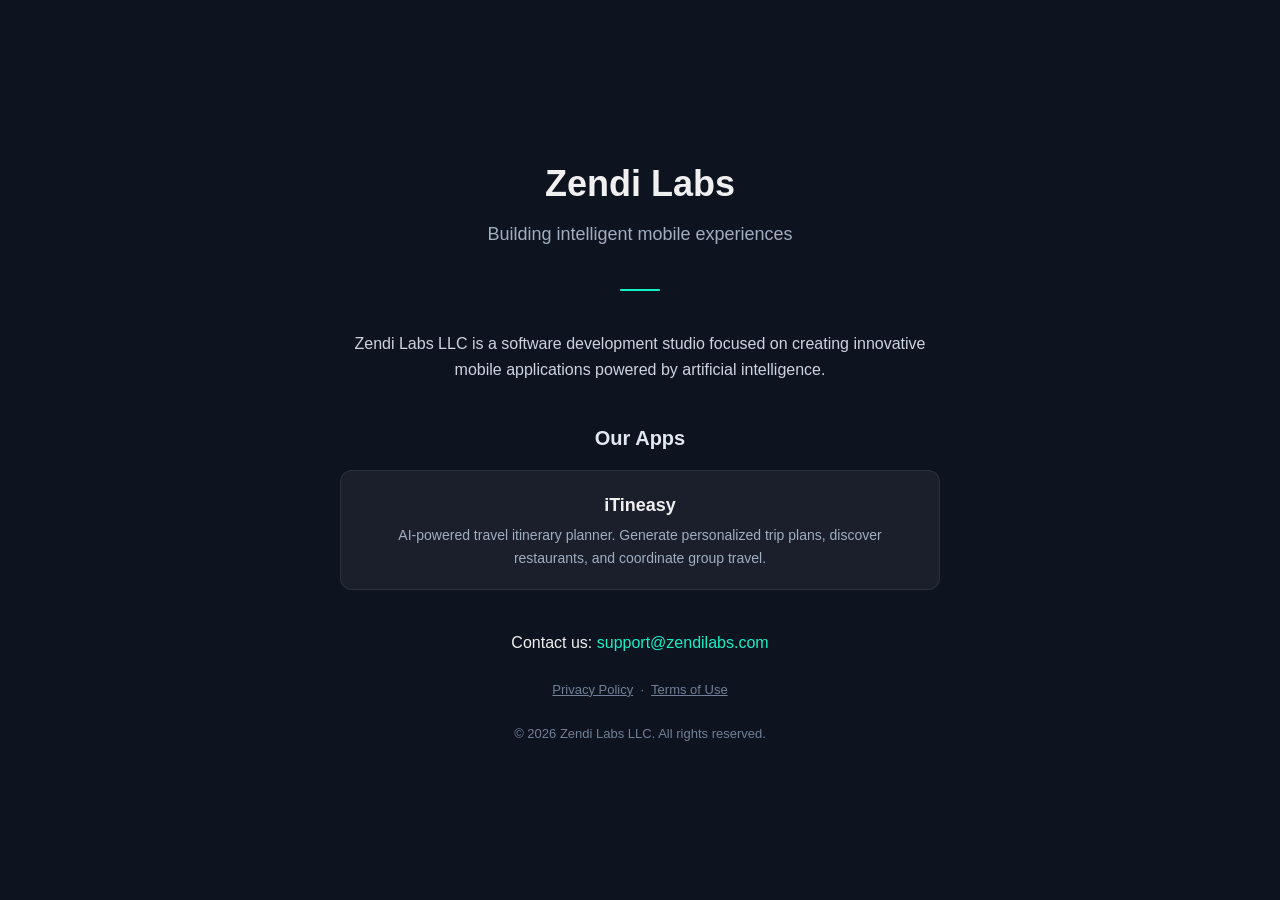
==== index.html @ 3725c833 "Initial landing page" ====
<!DOCTYPE html>
<html lang="en">
<head>
  <meta charset="UTF-8">
  <meta name="viewport" content="width=device-width, initial-scale=1.0">
  <title>Zendi Labs LLC</title>
  <style>
    * { margin: 0; padding: 0; box-sizing: border-box; }
    body {
      font-family: -apple-system, BlinkMacSystemFont, 'Segoe UI', Roboto, sans-serif;
      background: #0E1320;
      color: #F0F0F0;
      min-height: 100vh;
      display: flex;
      flex-direction: column;
      align-items: center;
      justify-content: center;
      padding: 24px;
      line-height: 1.6;
    }
    .container {
      max-width: 600px;
      text-align: center;
    }
    h1 {
      font-size: 36px;
      font-weight: 700;
      margin-bottom: 8px;
    }
    .tagline {
      font-size: 18px;
      color: #A0AEC0;
      margin-bottom: 40px;
    }
    .about {
      font-size: 16px;
      color: #CBD5E0;
      margin-bottom: 40px;
    }
    .apps {
      margin-bottom: 40px;
    }
    .apps h2 {
      font-size: 20px;
      margin-bottom: 16px;
      color: #E2E8F0;
    }
    .app-card {
      background: rgba(255, 255, 255, 0.05);
      border: 1px solid rgba(255, 255, 255, 0.08);
      border-radius: 12px;
      padding: 20px;
      margin-bottom: 12px;
    }
    .app-card h3 {
      font-size: 18px;
      margin-bottom: 4px;
    }
    .app-card p {
      font-size: 14px;
      color: #A0AEC0;
    }
    .contact {
      margin-bottom: 24px;
    }
    .contact a {
      color: #14F1C6;
      text-decoration: none;
    }
    .contact a:hover {
      text-decoration: underline;
    }
    .legal {
      font-size: 13px;
      color: #718096;
    }
    .legal a {
      color: #718096;
      text-decoration: underline;
    }
    .legal a:hover {
      color: #A0AEC0;
    }
    .divider {
      width: 40px;
      height: 2px;
      background: #14F1C6;
      margin: 0 auto 40px;
      border-radius: 1px;
    }
  </style>
</head>
<body>
  <div class="container">
    <h1>Zendi Labs</h1>
    <p class="tagline">Building intelligent mobile experiences</p>
    <div class="divider"></div>

    <p class="about">
      Zendi Labs LLC is a software development studio focused on creating innovative mobile applications powered by artificial intelligence.
    </p>

    <div class="apps">
      <h2>Our Apps</h2>
      <div class="app-card">
        <h3>iTineasy</h3>
        <p>AI-powered travel itinerary planner. Generate personalized trip plans, discover restaurants, and coordinate group travel.</p>
      </div>
    </div>

    <div class="contact">
      <p>Contact us: <a href="mailto:support@zendilabs.com">support@zendilabs.com</a></p>
    </div>

    <div class="legal">
      <a href="https://mannyned.github.io/itineasy-privacy/privacy-policy.html">Privacy Policy</a>
      &nbsp;&middot;&nbsp;
      <a href="https://mannyned.github.io/itineasy-privacy/terms-of-use.html">Terms of Use</a>
    </div>

    <p class="legal" style="margin-top: 24px;">&copy; 2026 Zendi Labs LLC. All rights reserved.</p>
  </div>
</body>
</html>
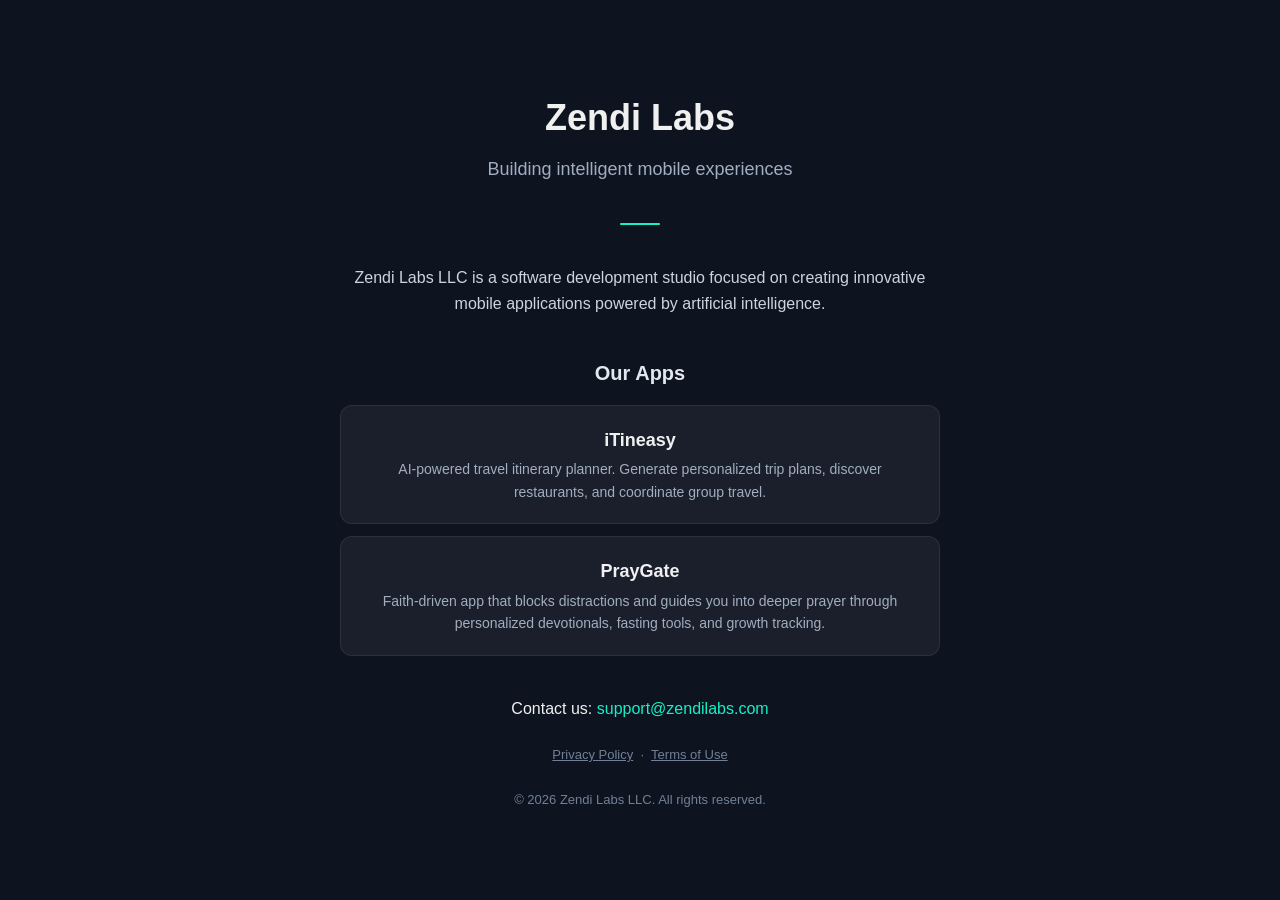
==== commit 4e0bd810: "feat: add PrayGate to Our Apps section Co-Authored-By: Claude Opus 4.6 <noreply@anthropic.com>" ====
--- a/index.html
+++ b/index.html
@@ -106,6 +106,10 @@
         <h3>iTineasy</h3>
         <p>AI-powered travel itinerary planner. Generate personalized trip plans, discover restaurants, and coordinate group travel.</p>
       </div>
+      <div class="app-card">
+        <h3>PrayGate</h3>
+        <p>Faith-driven app that blocks distractions and guides you into deeper prayer through personalized devotionals, fasting tools, and growth tracking.</p>
+      </div>
     </div>
 
     <div class="contact">
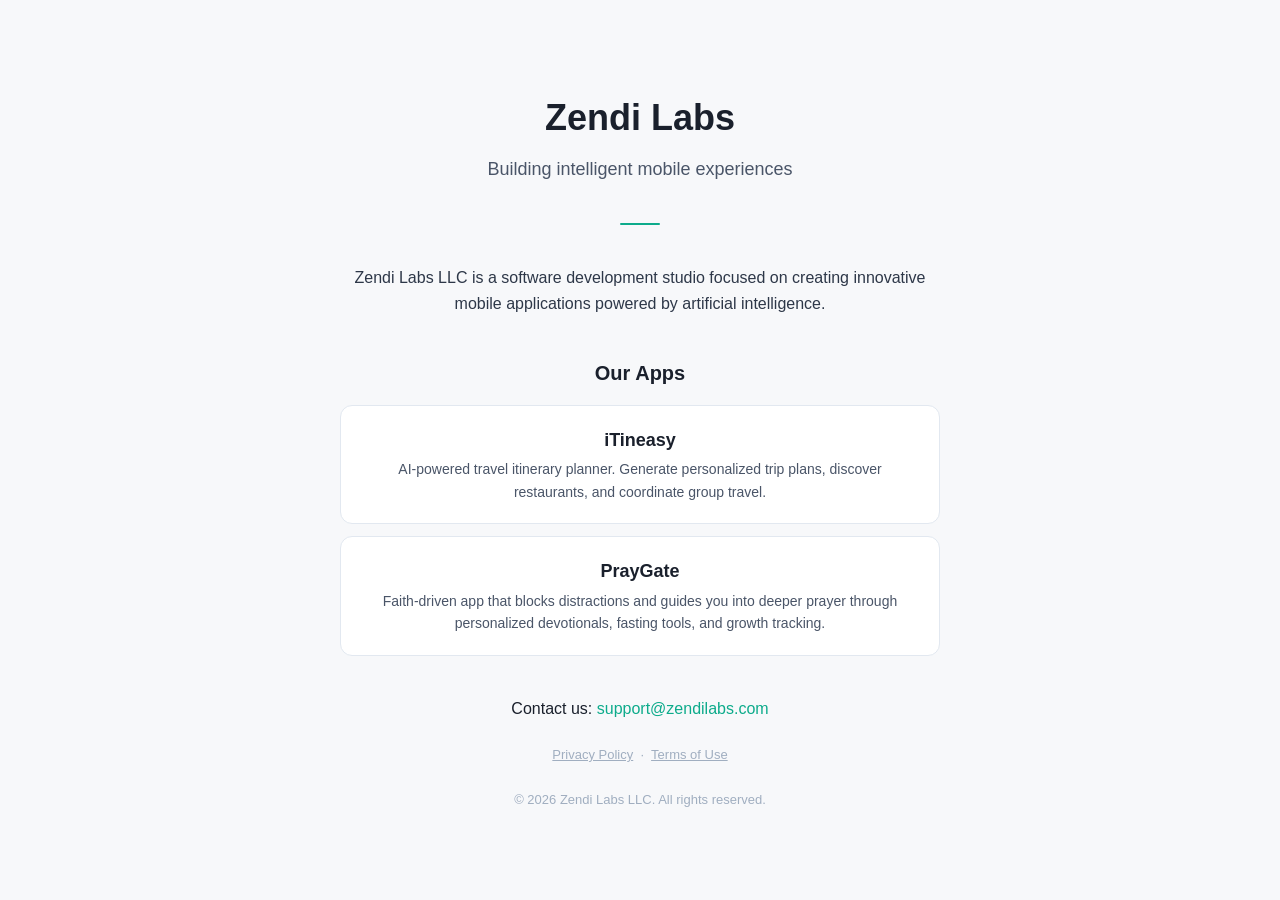
==== commit c5b22d88: "feat: add light mode support via prefers-color-scheme Automatically follows the user's system prefer" ====
--- a/index.html
+++ b/index.html
@@ -88,6 +88,48 @@
       margin: 0 auto 40px;
       border-radius: 1px;
     }
+
+    /* ─── Light Mode ─── */
+    @media (prefers-color-scheme: light) {
+      body {
+        background: #F7F8FA;
+        color: #1A202C;
+      }
+      .tagline {
+        color: #4A5568;
+      }
+      .about {
+        color: #2D3748;
+      }
+      .apps h2 {
+        color: #1A202C;
+      }
+      .app-card {
+        background: #FFFFFF;
+        border: 1px solid #E2E8F0;
+      }
+      .app-card h3 {
+        color: #1A202C;
+      }
+      .app-card p {
+        color: #4A5568;
+      }
+      .contact a {
+        color: #0DAB8B;
+      }
+      .legal {
+        color: #A0AEC0;
+      }
+      .legal a {
+        color: #A0AEC0;
+      }
+      .legal a:hover {
+        color: #4A5568;
+      }
+      .divider {
+        background: #0DAB8B;
+      }
+    }
   </style>
 </head>
 <body>
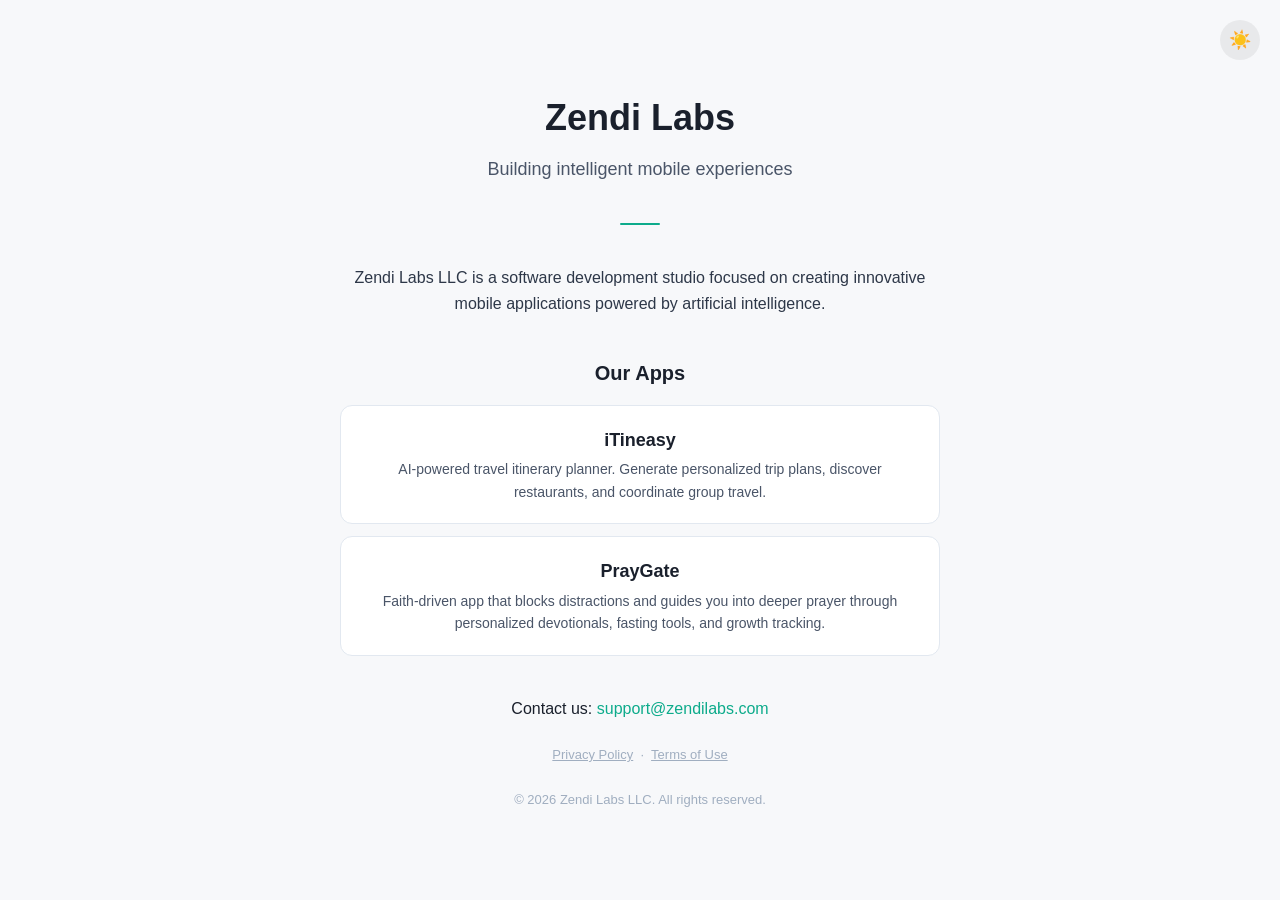
==== commit 43f80535: "feat: add manual dark/light mode toggle button Replaces media query with CSS custom properties and a" ====
--- a/index.html
+++ b/index.html
@@ -6,10 +6,43 @@
   <title>Zendi Labs LLC</title>
   <style>
     * { margin: 0; padding: 0; box-sizing: border-box; }
+
+    /* ─── Dark (default) ─── */
+    :root {
+      --bg: #0E1320;
+      --text: #F0F0F0;
+      --text-muted: #A0AEC0;
+      --text-secondary: #CBD5E0;
+      --heading-secondary: #E2E8F0;
+      --card-bg: rgba(255, 255, 255, 0.05);
+      --card-border: rgba(255, 255, 255, 0.08);
+      --accent: #14F1C6;
+      --legal: #718096;
+      --legal-hover: #A0AEC0;
+      --toggle-bg: rgba(255, 255, 255, 0.08);
+      --toggle-hover: rgba(255, 255, 255, 0.15);
+    }
+
+    /* ─── Light ─── */
+    html.light {
+      --bg: #F7F8FA;
+      --text: #1A202C;
+      --text-muted: #4A5568;
+      --text-secondary: #2D3748;
+      --heading-secondary: #1A202C;
+      --card-bg: #FFFFFF;
+      --card-border: #E2E8F0;
+      --accent: #0DAB8B;
+      --legal: #A0AEC0;
+      --legal-hover: #4A5568;
+      --toggle-bg: rgba(0, 0, 0, 0.06);
+      --toggle-hover: rgba(0, 0, 0, 0.1);
+    }
+
     body {
       font-family: -apple-system, BlinkMacSystemFont, 'Segoe UI', Roboto, sans-serif;
-      background: #0E1320;
-      color: #F0F0F0;
+      background: var(--bg);
+      color: var(--text);
       min-height: 100vh;
       display: flex;
       flex-direction: column;
@@ -17,10 +50,12 @@
       justify-content: center;
       padding: 24px;
       line-height: 1.6;
+      transition: background 0.3s, color 0.3s;
     }
     .container {
       max-width: 600px;
       text-align: center;
+      position: relative;
     }
     h1 {
       font-size: 36px;
@@ -29,12 +64,12 @@
     }
     .tagline {
       font-size: 18px;
-      color: #A0AEC0;
+      color: var(--text-muted);
       margin-bottom: 40px;
     }
     .about {
       font-size: 16px;
-      color: #CBD5E0;
+      color: var(--text-secondary);
       margin-bottom: 40px;
     }
     .apps {
@@ -43,14 +78,15 @@
     .apps h2 {
       font-size: 20px;
       margin-bottom: 16px;
-      color: #E2E8F0;
+      color: var(--heading-secondary);
     }
     .app-card {
-      background: rgba(255, 255, 255, 0.05);
-      border: 1px solid rgba(255, 255, 255, 0.08);
+      background: var(--card-bg);
+      border: 1px solid var(--card-border);
       border-radius: 12px;
       padding: 20px;
       margin-bottom: 12px;
+      transition: background 0.3s, border-color 0.3s;
     }
     .app-card h3 {
       font-size: 18px;
@@ -58,13 +94,13 @@
     }
     .app-card p {
       font-size: 14px;
-      color: #A0AEC0;
+      color: var(--text-muted);
     }
     .contact {
       margin-bottom: 24px;
     }
     .contact a {
-      color: #14F1C6;
+      color: var(--accent);
       text-decoration: none;
     }
     .contact a:hover {
@@ -72,67 +108,49 @@
     }
     .legal {
       font-size: 13px;
-      color: #718096;
+      color: var(--legal);
     }
     .legal a {
-      color: #718096;
+      color: var(--legal);
       text-decoration: underline;
     }
     .legal a:hover {
-      color: #A0AEC0;
+      color: var(--legal-hover);
     }
     .divider {
       width: 40px;
       height: 2px;
-      background: #14F1C6;
+      background: var(--accent);
       margin: 0 auto 40px;
       border-radius: 1px;
-    }
-
-    /* ─── Light Mode ─── */
-    @media (prefers-color-scheme: light) {
-      body {
-        background: #F7F8FA;
-        color: #1A202C;
-      }
-      .tagline {
-        color: #4A5568;
-      }
-      .about {
-        color: #2D3748;
-      }
-      .apps h2 {
-        color: #1A202C;
-      }
-      .app-card {
-        background: #FFFFFF;
-        border: 1px solid #E2E8F0;
-      }
-      .app-card h3 {
-        color: #1A202C;
-      }
-      .app-card p {
-        color: #4A5568;
-      }
-      .contact a {
-        color: #0DAB8B;
-      }
-      .legal {
-        color: #A0AEC0;
-      }
-      .legal a {
-        color: #A0AEC0;
-      }
-      .legal a:hover {
-        color: #4A5568;
-      }
-      .divider {
-        background: #0DAB8B;
-      }
+      transition: background 0.3s;
+    }
+
+    /* ─── Theme Toggle ─── */
+    .theme-toggle {
+      position: fixed;
+      top: 20px;
+      right: 20px;
+      background: var(--toggle-bg);
+      border: none;
+      border-radius: 50%;
+      width: 40px;
+      height: 40px;
+      cursor: pointer;
+      display: flex;
+      align-items: center;
+      justify-content: center;
+      font-size: 18px;
+      transition: background 0.3s;
+    }
+    .theme-toggle:hover {
+      background: var(--toggle-hover);
     }
   </style>
 </head>
 <body>
+  <button class="theme-toggle" id="themeToggle" aria-label="Toggle theme"></button>
+
   <div class="container">
     <h1>Zendi Labs</h1>
     <p class="tagline">Building intelligent mobile experiences</p>
@@ -166,5 +184,36 @@
 
     <p class="legal" style="margin-top: 24px;">&copy; 2026 Zendi Labs LLC. All rights reserved.</p>
   </div>
+
+  <script>
+    const toggle = document.getElementById('themeToggle');
+    const root = document.documentElement;
+
+    function setTheme(mode) {
+      if (mode === 'light') {
+        root.classList.add('light');
+        toggle.textContent = '\u2600\uFE0F';
+      } else {
+        root.classList.remove('light');
+        toggle.textContent = '\uD83C\uDF19';
+      }
+      localStorage.setItem('theme', mode);
+    }
+
+    // Init: check saved preference, then system preference
+    const saved = localStorage.getItem('theme');
+    if (saved) {
+      setTheme(saved);
+    } else if (window.matchMedia('(prefers-color-scheme: light)').matches) {
+      setTheme('light');
+    } else {
+      setTheme('dark');
+    }
+
+    toggle.addEventListener('click', () => {
+      const isLight = root.classList.contains('light');
+      setTheme(isLight ? 'dark' : 'light');
+    });
+  </script>
 </body>
 </html>
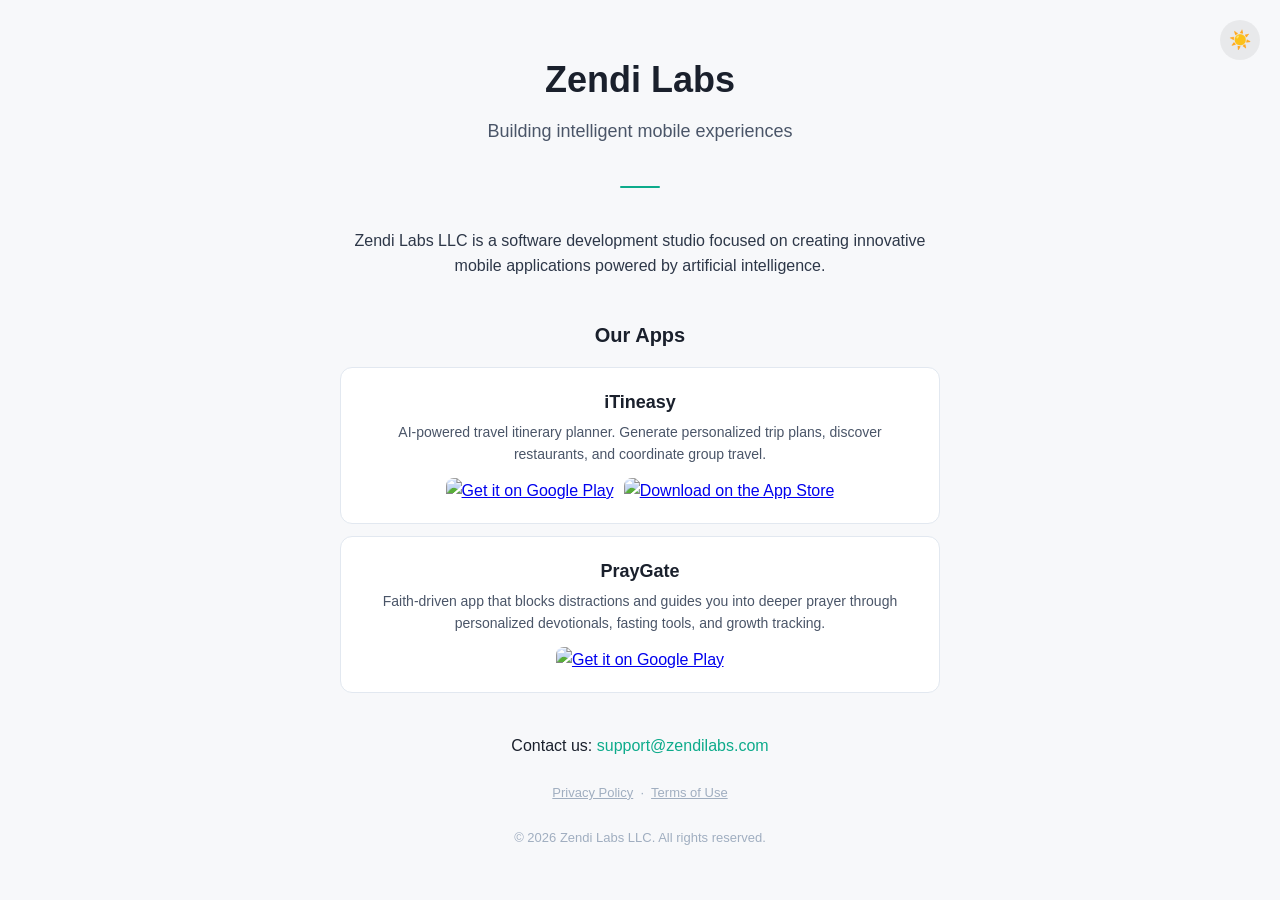
==== commit ace7025b: "feat: add App Store and Google Play badges to app cards iTineasy: Google Play + App Store badges Pra" ====
--- a/index.html
+++ b/index.html
@@ -95,6 +95,21 @@
     .app-card p {
       font-size: 14px;
       color: var(--text-muted);
+      margin-bottom: 12px;
+    }
+    .store-badges {
+      display: flex;
+      gap: 10px;
+      justify-content: center;
+      flex-wrap: wrap;
+    }
+    .store-badge {
+      height: 40px;
+      border-radius: 8px;
+      transition: opacity 0.2s;
+    }
+    .store-badge:hover {
+      opacity: 0.8;
     }
     .contact {
       margin-bottom: 24px;
@@ -165,10 +180,23 @@
       <div class="app-card">
         <h3>iTineasy</h3>
         <p>AI-powered travel itinerary planner. Generate personalized trip plans, discover restaurants, and coordinate group travel.</p>
+        <div class="store-badges">
+          <a href="https://play.google.com/store/apps/details?id=app.itineasy.mobile" target="_blank" rel="noopener">
+            <img class="store-badge" src="https://play.google.com/intl/en_us/badges/static/images/badges/en_badge_web_generic.png" alt="Get it on Google Play">
+          </a>
+          <a href="https://apps.apple.com/app/itineasy/id6744587077" target="_blank" rel="noopener">
+            <img class="store-badge" src="https://developer.apple.com/assets/elements/badges/download-on-the-app-store.svg" alt="Download on the App Store">
+          </a>
+        </div>
       </div>
       <div class="app-card">
         <h3>PrayGate</h3>
         <p>Faith-driven app that blocks distractions and guides you into deeper prayer through personalized devotionals, fasting tools, and growth tracking.</p>
+        <div class="store-badges">
+          <a href="https://play.google.com/store/apps/details?id=com.praygate.app" target="_blank" rel="noopener">
+            <img class="store-badge" src="https://play.google.com/intl/en_us/badges/static/images/badges/en_badge_web_generic.png" alt="Get it on Google Play">
+          </a>
+        </div>
       </div>
     </div>
 
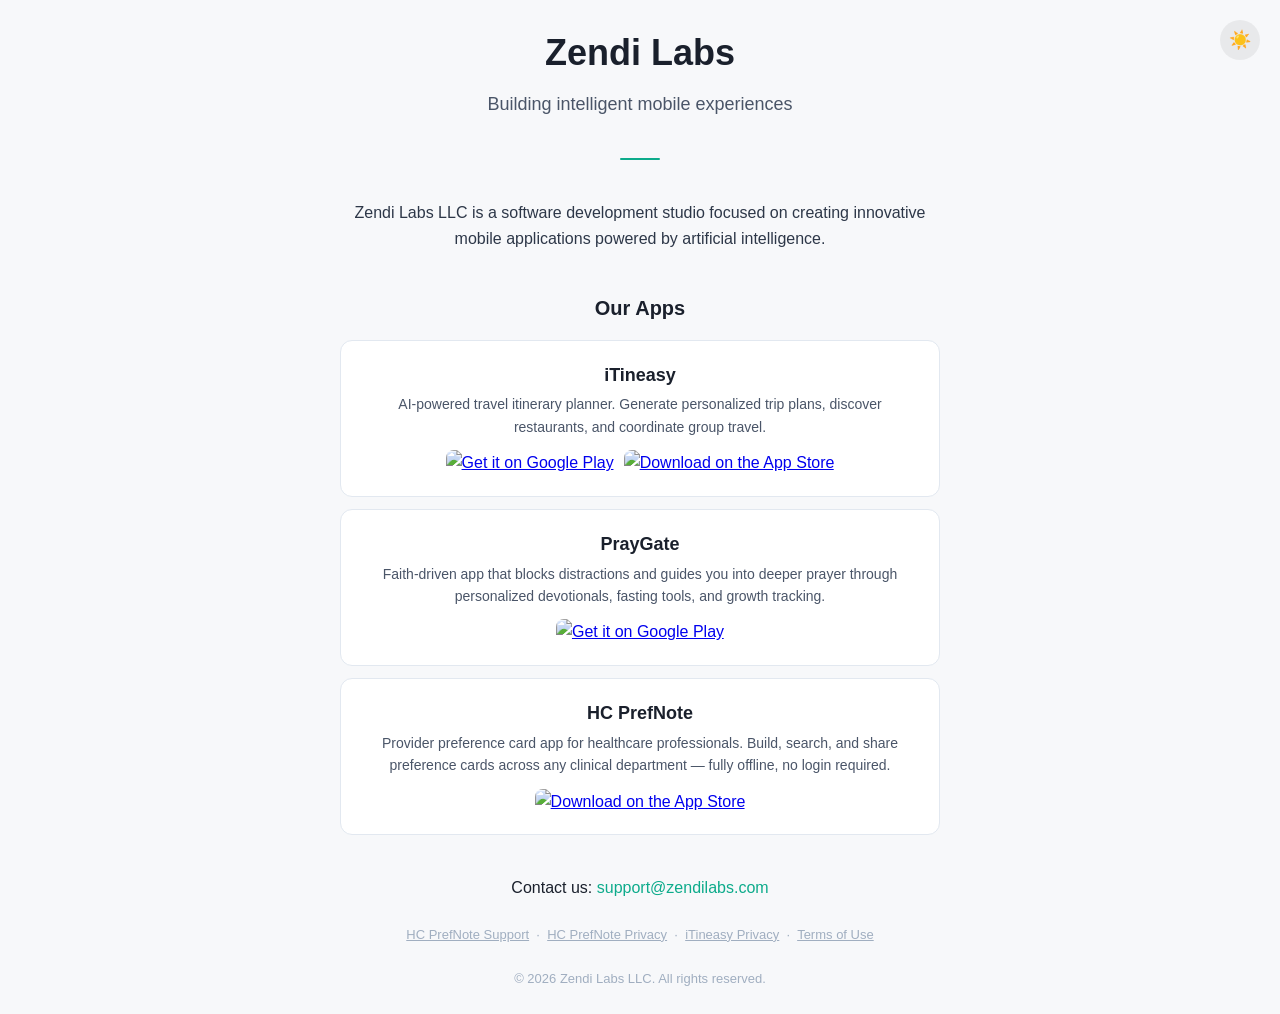
==== commit 5cf90770: "feat: add HC PrefNote support and privacy pages - hcprefnote/index.html - support page with FAQ and " ====
--- a/index.html
+++ b/index.html
@@ -184,7 +184,7 @@
           <a href="https://play.google.com/store/apps/details?id=app.itineasy.mobile" target="_blank" rel="noopener">
             <img class="store-badge" src="https://play.google.com/intl/en_us/badges/static/images/badges/en_badge_web_generic.png" alt="Get it on Google Play">
           </a>
-          <a href="https://apps.apple.com/app/itineasy/id6744587077" target="_blank" rel="noopener">
+          <a href="https://apps.apple.com/us/app/itineasy/id6760044077" target="_blank" rel="noopener">
             <img class="store-badge" src="https://developer.apple.com/assets/elements/badges/download-on-the-app-store.svg" alt="Download on the App Store">
           </a>
         </div>
@@ -198,6 +198,15 @@
           </a>
         </div>
       </div>
+      <div class="app-card">
+        <h3>HC PrefNote</h3>
+        <p>Provider preference card app for healthcare professionals. Build, search, and share preference cards across any clinical department — fully offline, no login required.</p>
+        <div class="store-badges">
+          <a href="https://apps.apple.com/app/hc-prefnote/id6746782813" target="_blank" rel="noopener">
+            <img class="store-badge" src="https://developer.apple.com/assets/elements/badges/download-on-the-app-store.svg" alt="Download on the App Store">
+          </a>
+        </div>
+      </div>
     </div>
 
     <div class="contact">
@@ -205,7 +214,11 @@
     </div>
 
     <div class="legal">
-      <a href="https://mannyned.github.io/itineasy-privacy/privacy-policy.html">Privacy Policy</a>
+      <a href="/hcprefnote/">HC PrefNote Support</a>
+      &nbsp;&middot;&nbsp;
+      <a href="/hcprefnote/privacy.html">HC PrefNote Privacy</a>
+      &nbsp;&middot;&nbsp;
+      <a href="https://mannyned.github.io/itineasy-privacy/privacy-policy.html">iTineasy Privacy</a>
       &nbsp;&middot;&nbsp;
       <a href="https://mannyned.github.io/itineasy-privacy/terms-of-use.html">Terms of Use</a>
     </div>
